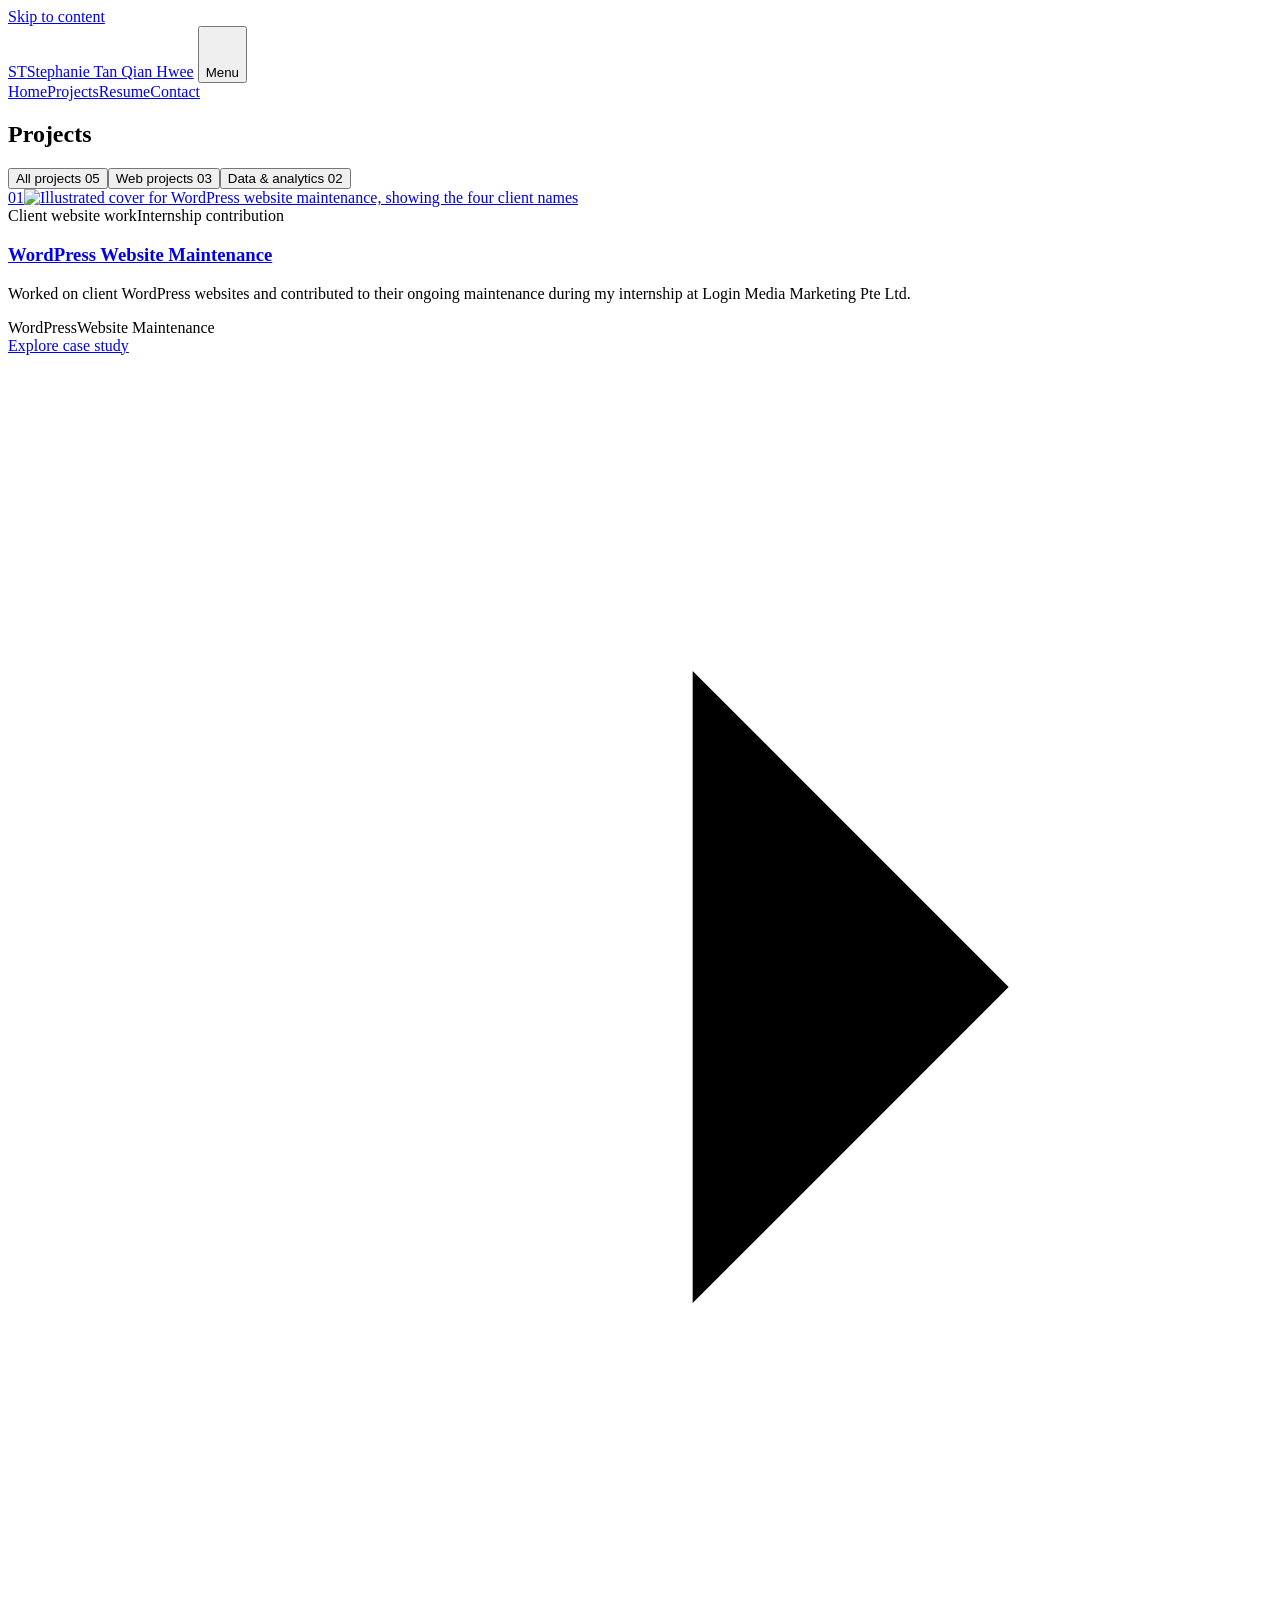
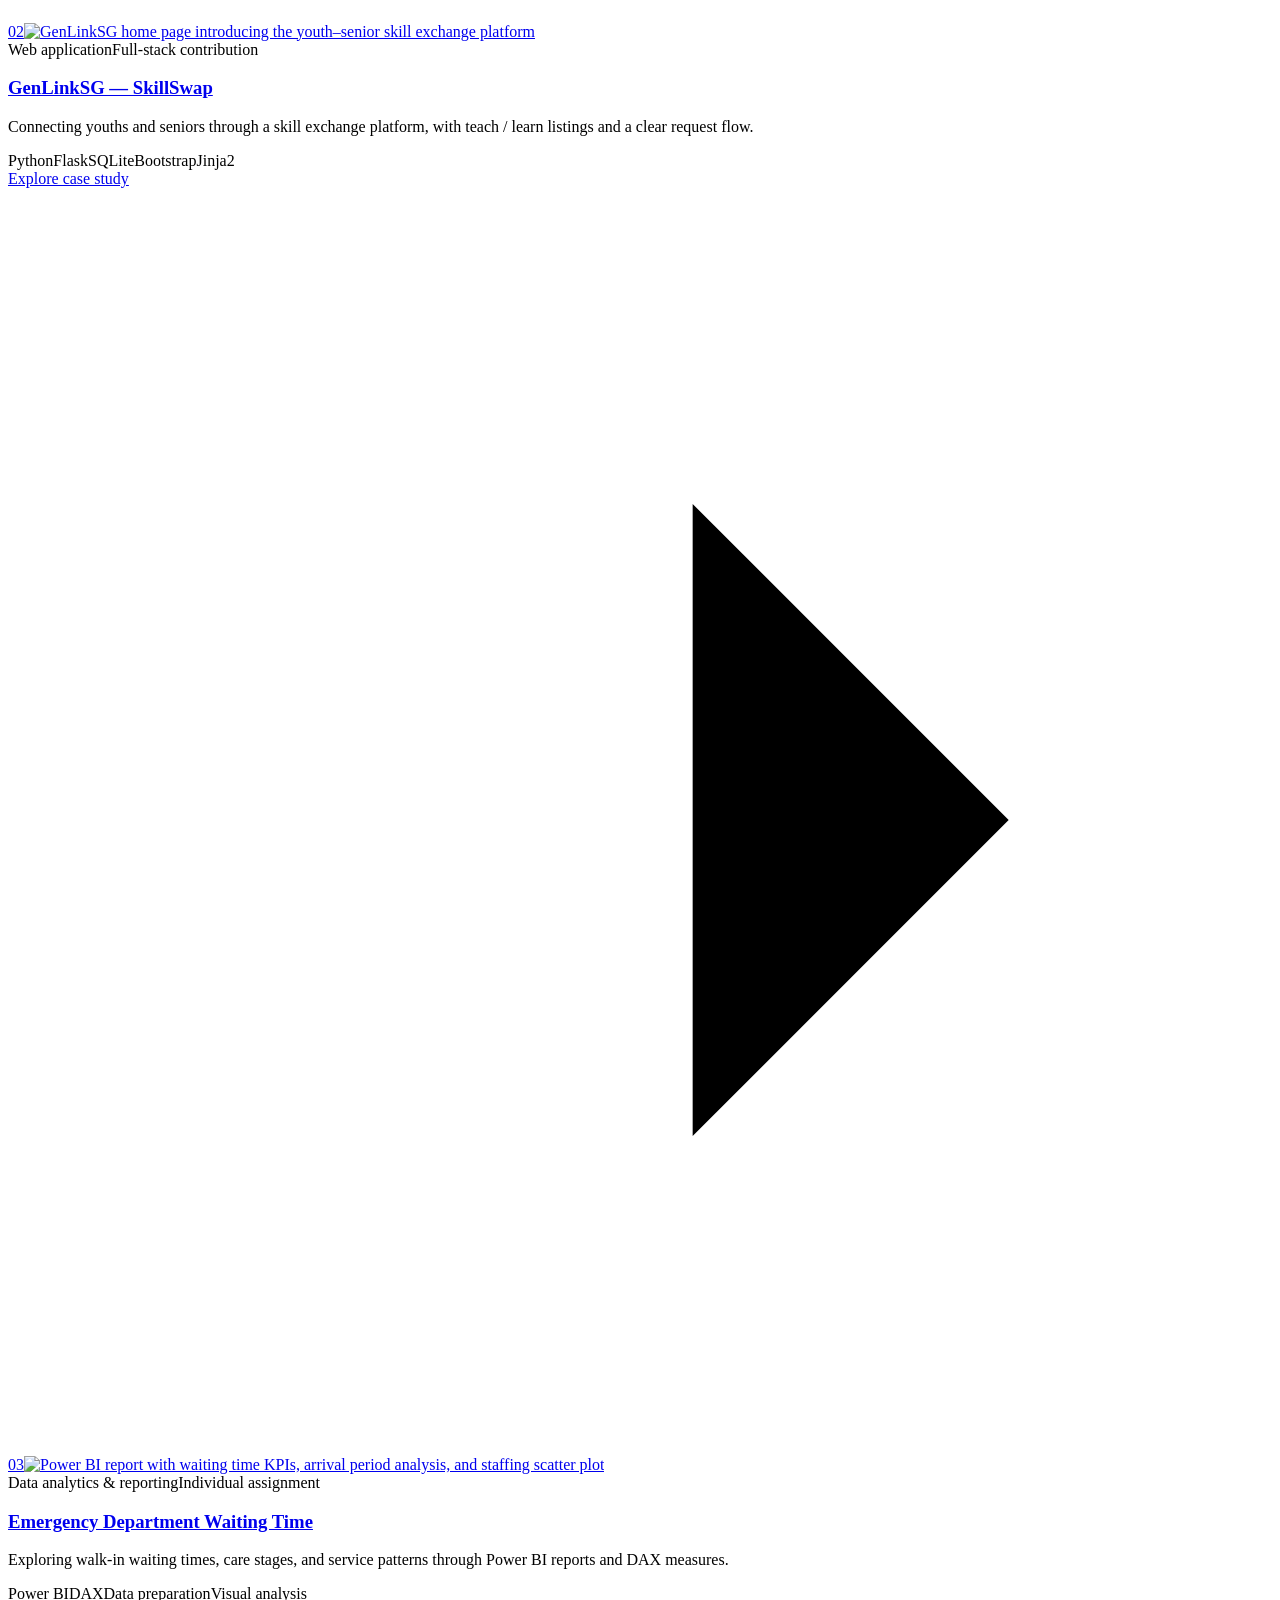
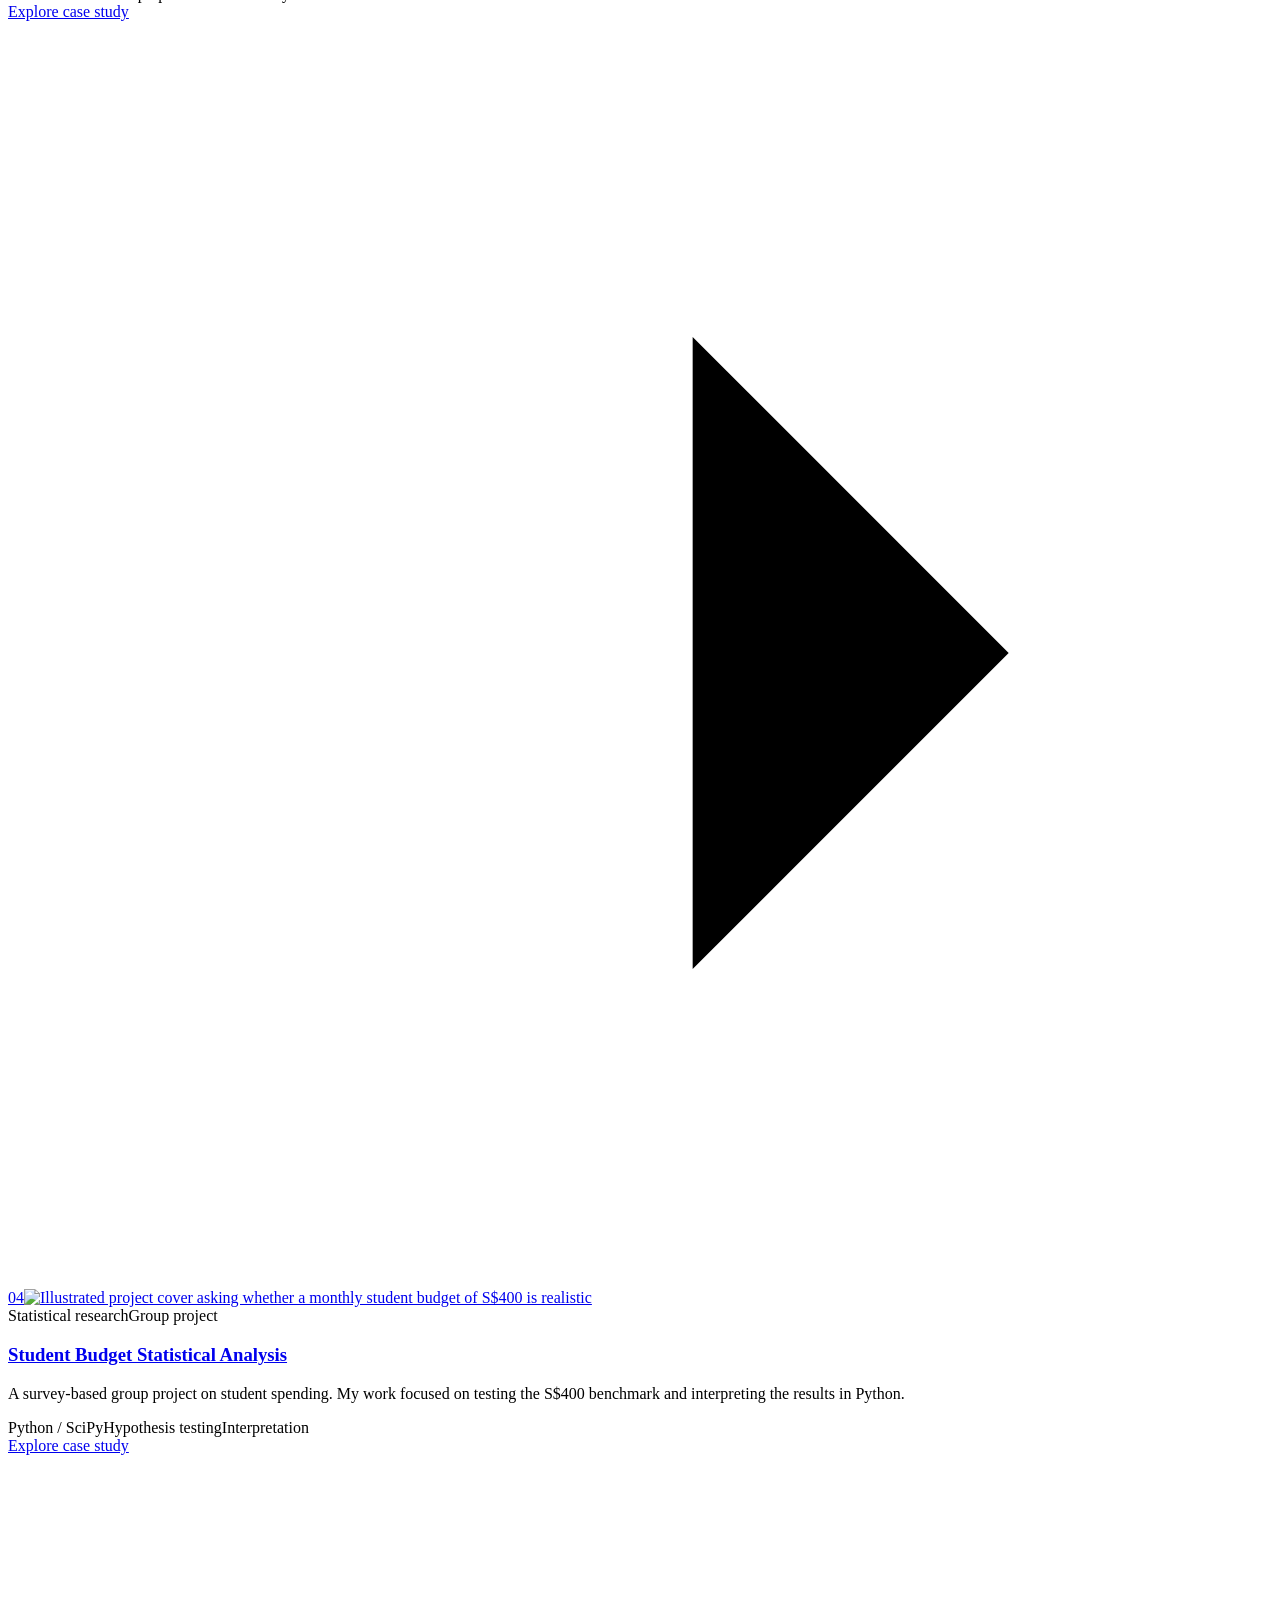
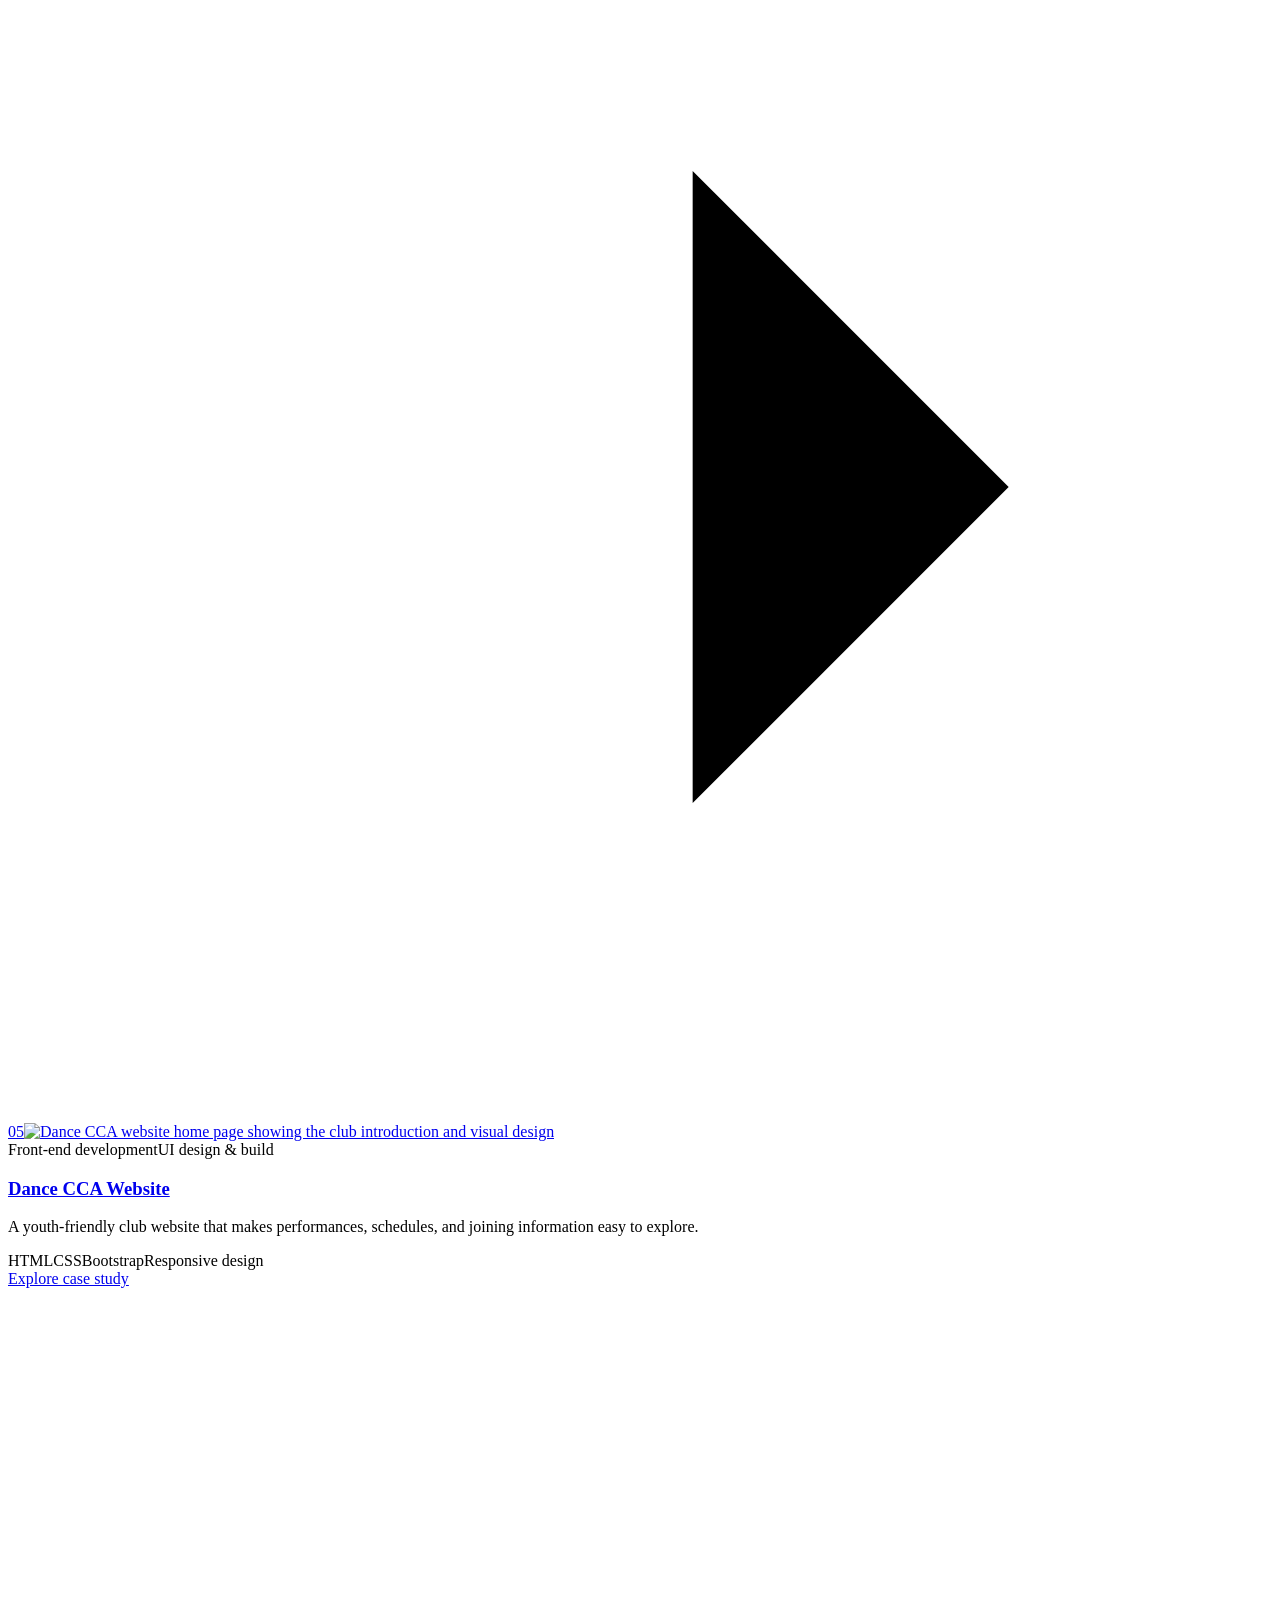
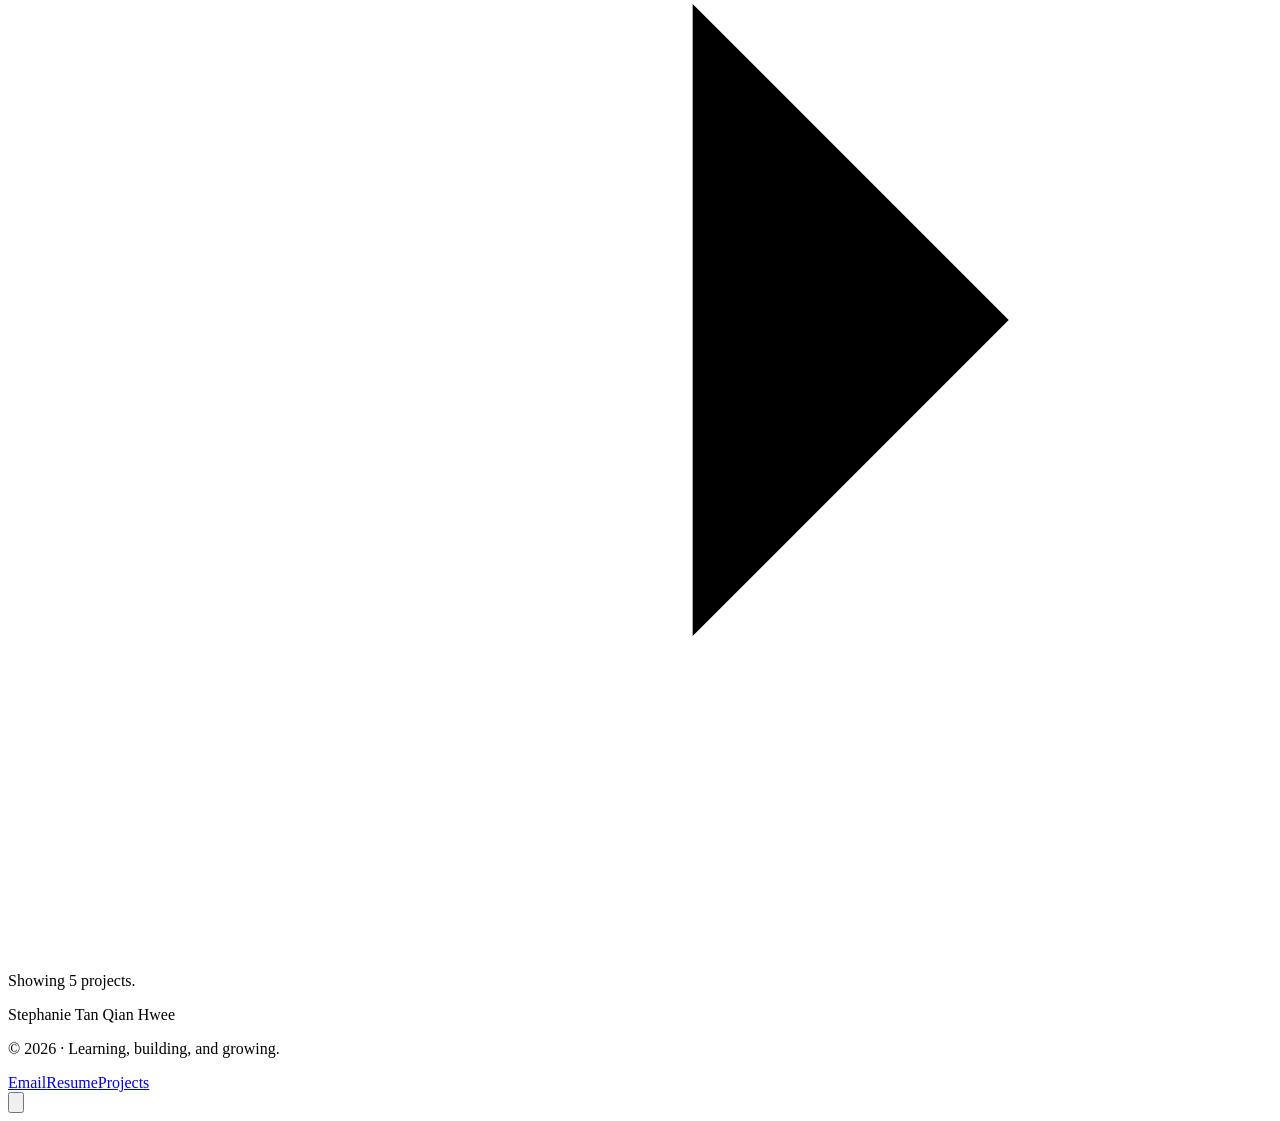
==== projects.html @ ebc8a071 "Add files via upload" ====
<!DOCTYPE html>
<html lang="en"><head><meta charset="utf-8"><meta name="viewport" content="width=device-width, initial-scale=1">
<title>Projects · Stephanie Tan</title><meta name="description" content="Explore Stephanie Tan’s internship website contributions, GenLinkSG platform, individual Power BI analysis, student budget research, and Dance CCA website."><meta name="theme-color" content="#ede7fb">
<meta property="og:title" content="Projects · Stephanie Tan"><meta property="og:description" content="Explore Stephanie Tan’s internship website contributions, GenLinkSG platform, individual Power BI analysis, student budget research, and Dance CCA website."><meta property="og:type" content="website">
<link rel="icon" type="image/svg+xml" href="assets/images/favicon.svg"><link rel="stylesheet" href="css/style.css"><script src="js/main.js" defer></script><script type="application/ld+json">{"@context": "https://schema.org", "@type": "Person", "name": "Stephanie Tan Qian Hwee", "email": "tanstephanie0412@gmail.com", "sameAs": ["https://github.com/stephanieeee412"], "description": "Business & Financial Technology student at Nanyang Polytechnic, exploring web development and data analytics."}</script>
</head><body class="projects-page"><a class="skip-link" href="#main">Skip to content</a>
<header class="site-header"><div class="container header-inner">
<a class="brand" href="index.html" aria-label="Stephanie Tan Qian Hwee, home"><span class="brand-mark" aria-hidden="true">ST</span><span class="brand-name">Stephanie Tan Qian Hwee</span></a>
<button class="menu-toggle" type="button" aria-controls="primary-navigation" aria-expanded="false"><svg class="icon " viewBox="0 0 24 24" aria-hidden="true"><path d="M4 7h16M4 12h16M4 17h16"/></svg><span class="menu-label">Menu</span></button>
<nav class="nav-links" id="primary-navigation" aria-label="Main navigation"><a class="nav-link " href="index.html">Home</a><a class="nav-link " href="projects.html" aria-current="page">Projects</a><a class="nav-link " href="resume.html">Resume</a><a class="nav-link contact-link" href="contact.html">Contact</a></nav>
</div></header><main id="main" tabindex="-1"><section class="page-hero"><div class="container"><h1>Projects</h1></div></section><section class="section project-gallery" aria-label="Project gallery"><div class="container"><div class="filters" role="group" aria-label="Filter projects"><button class="filter-button" type="button" data-filter="all" aria-pressed="true">All projects <span>05</span></button><button class="filter-button" type="button" data-filter="web" aria-pressed="false">Web projects <span>03</span></button><button class="filter-button" type="button" data-filter="data" aria-pressed="false">Data & analytics <span>02</span></button></div><div class="project-grid"><article class="project-card" id="wordpress" data-project-category="web"><a class="project-visual wordpress" href="project-wordpress.html" aria-label="Explore WordPress Website Maintenance"><span class="project-index">01</span><img src="assets/images/wordpress-maintenance.svg" alt="Illustrated cover for WordPress website maintenance, showing the four client names" width="1200" height="680" loading="lazy" decoding="async"></a><div class="project-body"><div class="project-kind"><span>Client website work</span><span class="project-scope">Internship contribution</span></div><h3><a href="project-wordpress.html">WordPress Website Maintenance</a></h3><p>Worked on client WordPress websites and contributed to their ongoing maintenance during my internship at Login Media Marketing Pte Ltd.</p><div class="tags"><span class="tag">WordPress</span><span class="tag">Website Maintenance</span></div><div class="project-bottom"><a class="text-link" href="project-wordpress.html">Explore case study <svg class="icon" viewBox="0 0 24 24" aria-hidden="true"><path d="M5 12h14M13 6l6 6-6 6"/></svg></a></div></div></article><article class="project-card" id="genlink" data-project-category="web"><a class="project-visual " href="project-genlinksg.html" aria-label="Explore GenLinkSG — SkillSwap"><span class="project-index">02</span><img src="assets/images/genlink-home.png" alt="GenLinkSG home page introducing the youth–senior skill exchange platform" width="1826" height="996" class="" loading="lazy" decoding="async"></a><div class="project-body"><div class="project-kind"><span>Web application</span><span class="project-scope">Full-stack contribution</span></div><h3><a href="project-genlinksg.html">GenLinkSG — SkillSwap</a></h3><p>Connecting youths and seniors through a skill exchange platform, with teach / learn listings and a clear request flow.</p><div class="tags"><span class="tag">Python</span><span class="tag">Flask</span><span class="tag">SQLite</span><span class="tag">Bootstrap</span><span class="tag">Jinja2</span></div><div class="project-bottom"><a class="text-link" href="project-genlinksg.html">Explore case study <svg class="icon " viewBox="0 0 24 24" aria-hidden="true"><path d="M5 12h14M13 6l6 6-6 6"/></svg></a></div></div></article><article class="project-card" id="powerbi" data-project-category="data"><a class="project-visual mint" href="project-powerbi.html" aria-label="Explore Emergency Department Waiting Time"><span class="project-index">03</span><img src="assets/images/powerbi-000.png" alt="Power BI report with waiting time KPIs, arrival period analysis, and staffing scatter plot" width="978" height="572" class="" loading="lazy" decoding="async"></a><div class="project-body"><div class="project-kind"><span>Data analytics & reporting</span><span class="project-scope">Individual assignment</span></div><h3><a href="project-powerbi.html">Emergency Department Waiting Time</a></h3><p>Exploring walk-in waiting times, care stages, and service patterns through Power BI reports and DAX measures.</p><div class="tags"><span class="tag">Power BI</span><span class="tag">DAX</span><span class="tag">Data preparation</span><span class="tag">Visual analysis</span></div><div class="project-bottom"><a class="text-link" href="project-powerbi.html">Explore case study <svg class="icon " viewBox="0 0 24 24" aria-hidden="true"><path d="M5 12h14M13 6l6 6-6 6"/></svg></a></div></div></article><article class="project-card" id="budget" data-project-category="data"><a class="project-visual budget" href="project-budget.html" aria-label="Explore Student Budget Statistical Analysis"><span class="project-index">04</span><img src="assets/images/budget-cover.svg" alt="Illustrated project cover asking whether a monthly student budget of S$400 is realistic" width="640" height="360" class="" loading="lazy" decoding="async"></a><div class="project-body"><div class="project-kind"><span>Statistical research</span><span class="project-scope">Group project</span></div><h3><a href="project-budget.html">Student Budget Statistical Analysis</a></h3><p>A survey-based group project on student spending. My work focused on testing the S$400 benchmark and interpreting the results in Python.</p><div class="tags"><span class="tag">Python / SciPy</span><span class="tag">Hypothesis testing</span><span class="tag">Interpretation</span></div><div class="project-bottom"><a class="text-link" href="project-budget.html">Explore case study <svg class="icon " viewBox="0 0 24 24" aria-hidden="true"><path d="M5 12h14M13 6l6 6-6 6"/></svg></a></div></div></article><article class="project-card" id="dance" data-project-category="web"><a class="project-visual pink" href="project-dancecca.html" aria-label="Explore Dance CCA Website"><span class="project-index">05</span><img src="assets/images/dance-home.png" alt="Dance CCA website home page showing the club introduction and visual design" width="1522" height="777" class="" loading="lazy" decoding="async"></a><div class="project-body"><div class="project-kind"><span>Front-end development</span><span class="project-scope">UI design & build</span></div><h3><a href="project-dancecca.html">Dance CCA Website</a></h3><p>A youth-friendly club website that makes performances, schedules, and joining information easy to explore.</p><div class="tags"><span class="tag">HTML</span><span class="tag">CSS</span><span class="tag">Bootstrap</span><span class="tag">Responsive design</span></div><div class="project-bottom"><a class="text-link" href="project-dancecca.html">Explore case study <svg class="icon " viewBox="0 0 24 24" aria-hidden="true"><path d="M5 12h14M13 6l6 6-6 6"/></svg></a></div></div></article></div><p class="filter-note" id="filter-status" role="status" aria-live="polite">Showing 5 projects.</p></div></section></main><footer class="site-footer"><div class="container footer-inner"><div><p class="footer-title">Stephanie Tan Qian Hwee</p><p class="footer-copy">© <span data-year>2026</span> · Learning, building, and growing.</p></div><div class="footer-links"><a href="mailto:tanstephanie0412@gmail.com">Email</a><a href="resume.html">Resume</a><a href="projects.html">Projects</a></div></div></footer><button class="back-top" type="button" aria-label="Back to top"><svg class="icon " viewBox="0 0 24 24" aria-hidden="true"><path d="M12 20V4m-6 6 6-6 6 6"/></svg></button></body></html>
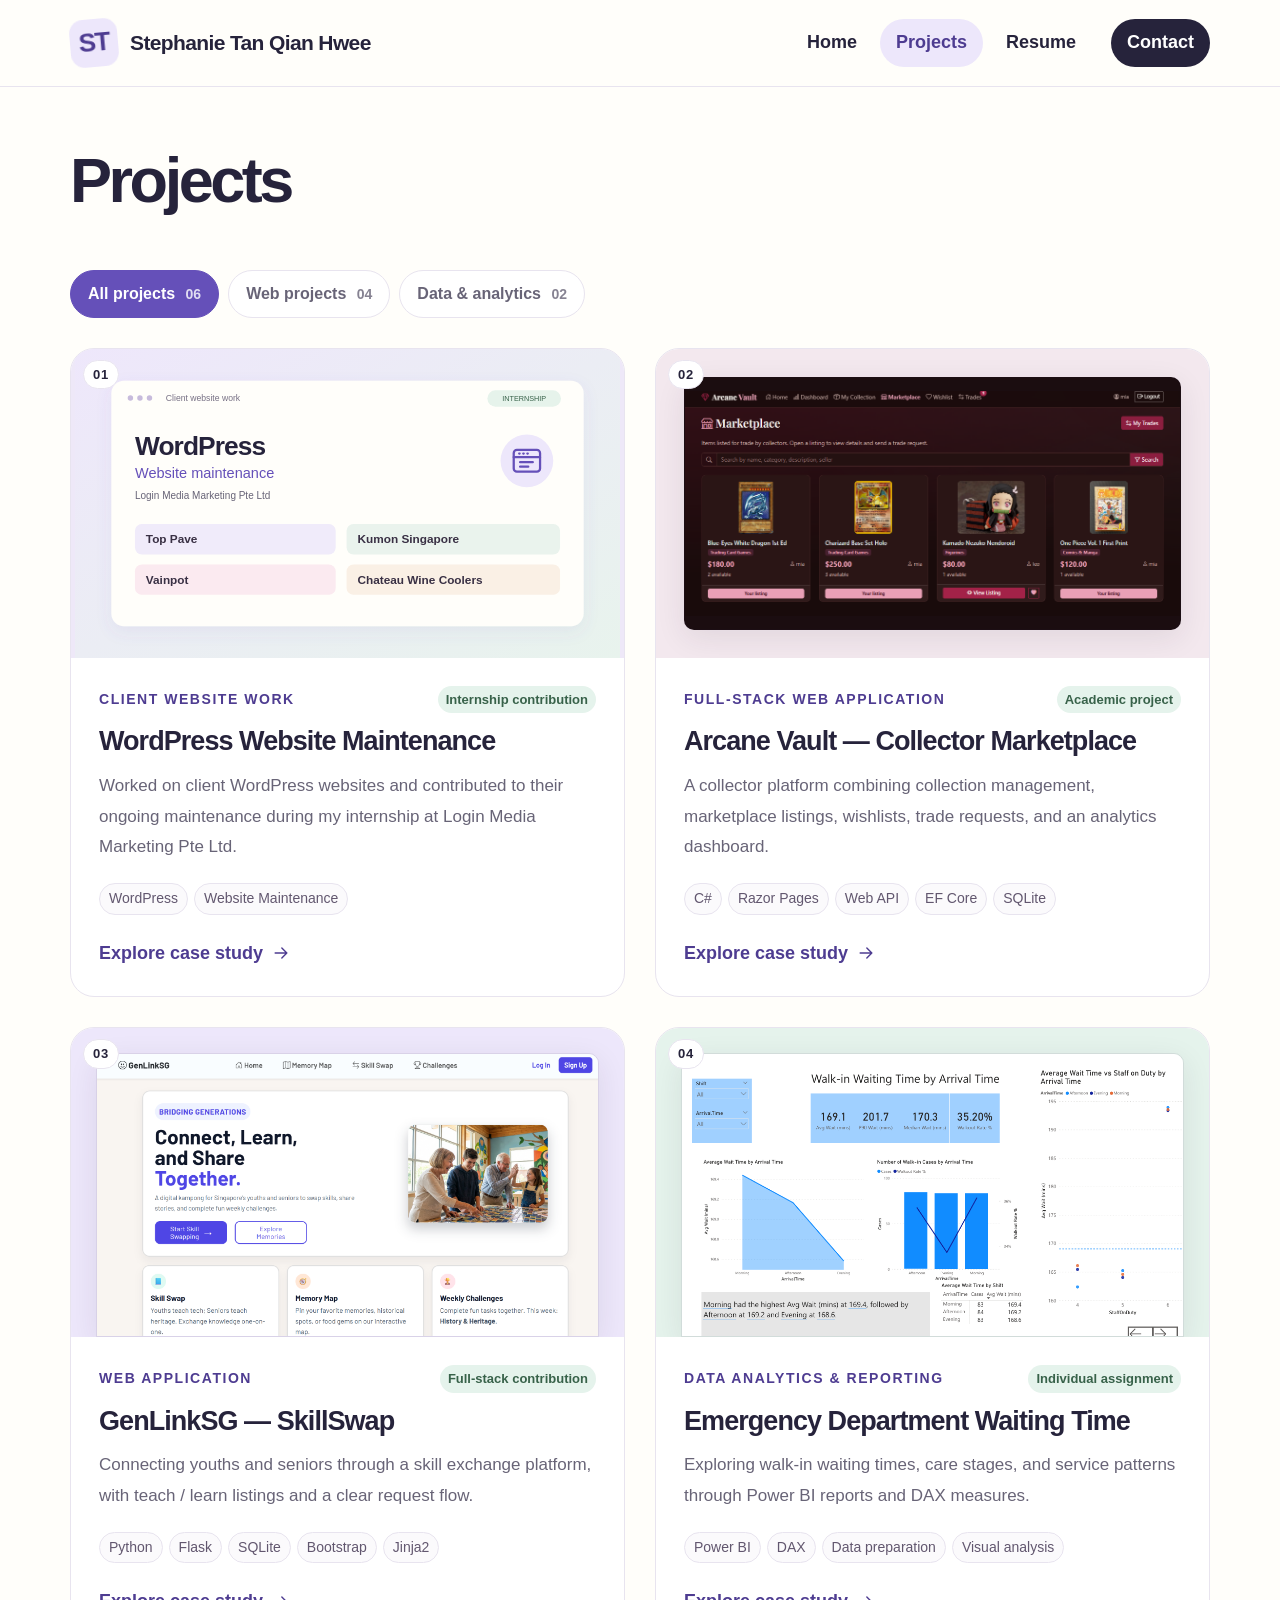
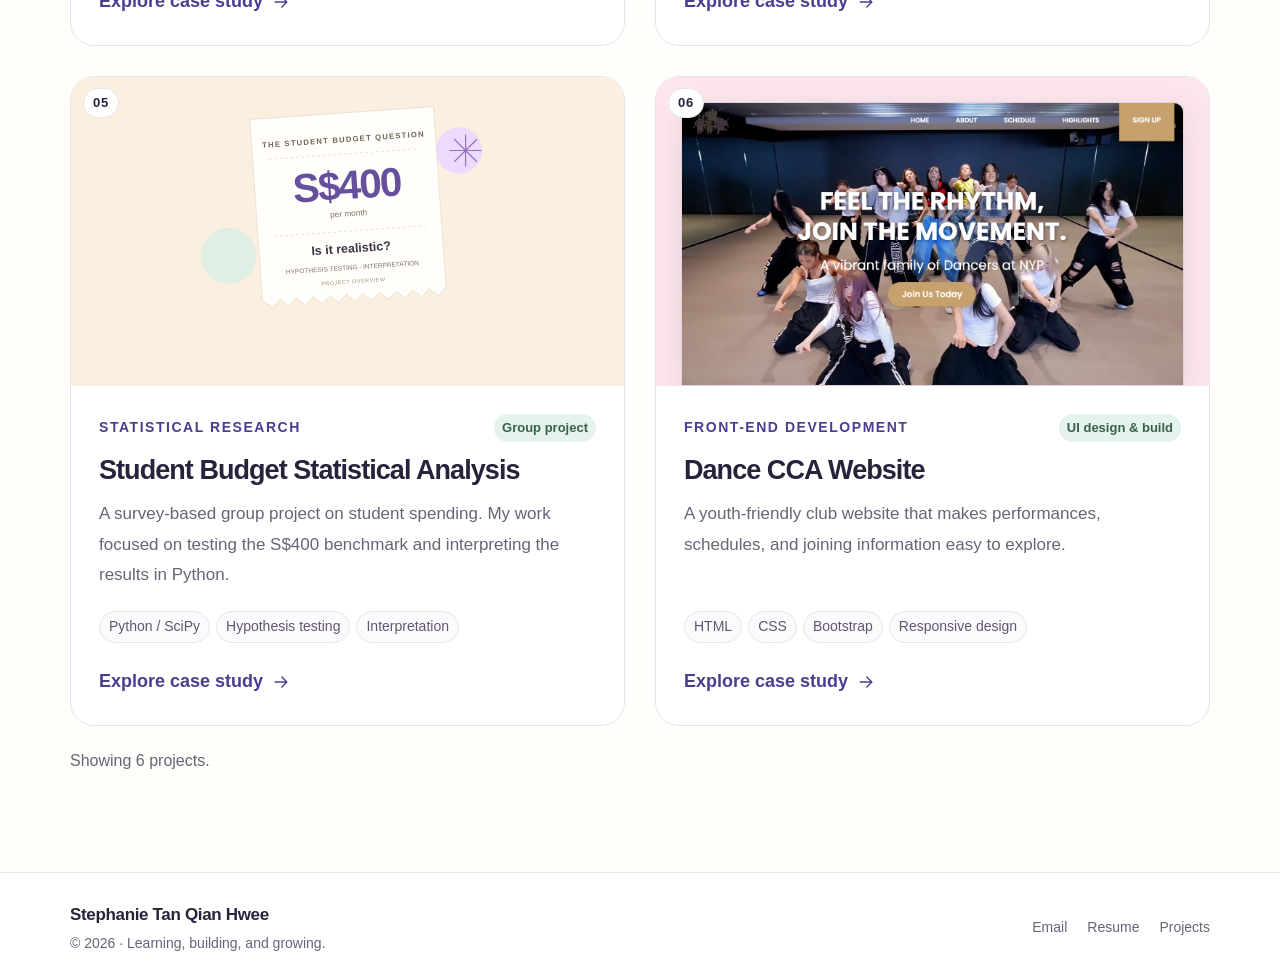
==== commit a159808d: "added project: arcane vault" ====
--- a/projects.html
+++ b/projects.html
@@ -1,11 +1,13 @@
 <!DOCTYPE html>
 <html lang="en"><head><meta charset="utf-8"><meta name="viewport" content="width=device-width, initial-scale=1">
-<title>Projects · Stephanie Tan</title><meta name="description" content="Explore Stephanie Tan’s internship website contributions, GenLinkSG platform, individual Power BI analysis, student budget research, and Dance CCA website."><meta name="theme-color" content="#ede7fb">
-<meta property="og:title" content="Projects · Stephanie Tan"><meta property="og:description" content="Explore Stephanie Tan’s internship website contributions, GenLinkSG platform, individual Power BI analysis, student budget research, and Dance CCA website."><meta property="og:type" content="website">
+<title>Projects · Stephanie Tan</title><meta name="description" content="Explore Stephanie Tan’s internship website contributions, Arcane Vault collector marketplace, GenLinkSG platform, individual Power BI analysis, student budget research, and Dance CCA website."><meta name="theme-color" content="#ede7fb">
+<meta property="og:title" content="Projects · Stephanie Tan"><meta property="og:description" content="Explore Stephanie Tan’s internship website contributions, Arcane Vault collector marketplace, GenLinkSG platform, individual Power BI analysis, student budget research, and Dance CCA website."><meta property="og:type" content="website">
 <link rel="icon" type="image/svg+xml" href="assets/images/favicon.svg"><link rel="stylesheet" href="css/style.css"><script src="js/main.js" defer></script><script type="application/ld+json">{"@context": "https://schema.org", "@type": "Person", "name": "Stephanie Tan Qian Hwee", "email": "tanstephanie0412@gmail.com", "sameAs": ["https://github.com/stephanieeee412"], "description": "Business & Financial Technology student at Nanyang Polytechnic, exploring web development and data analytics."}</script>
 </head><body class="projects-page"><a class="skip-link" href="#main">Skip to content</a>
 <header class="site-header"><div class="container header-inner">
 <a class="brand" href="index.html" aria-label="Stephanie Tan Qian Hwee, home"><span class="brand-mark" aria-hidden="true">ST</span><span class="brand-name">Stephanie Tan Qian Hwee</span></a>
 <button class="menu-toggle" type="button" aria-controls="primary-navigation" aria-expanded="false"><svg class="icon " viewBox="0 0 24 24" aria-hidden="true"><path d="M4 7h16M4 12h16M4 17h16"/></svg><span class="menu-label">Menu</span></button>
 <nav class="nav-links" id="primary-navigation" aria-label="Main navigation"><a class="nav-link " href="index.html">Home</a><a class="nav-link " href="projects.html" aria-current="page">Projects</a><a class="nav-link " href="resume.html">Resume</a><a class="nav-link contact-link" href="contact.html">Contact</a></nav>
-</div></header><main id="main" tabindex="-1"><section class="page-hero"><div class="container"><h1>Projects</h1></div></section><section class="section project-gallery" aria-label="Project gallery"><div class="container"><div class="filters" role="group" aria-label="Filter projects"><button class="filter-button" type="button" data-filter="all" aria-pressed="true">All projects <span>05</span></button><button class="filter-button" type="button" data-filter="web" aria-pressed="false">Web projects <span>03</span></button><button class="filter-button" type="button" data-filter="data" aria-pressed="false">Data & analytics <span>02</span></button></div><div class="project-grid"><article class="project-card" id="wordpress" data-project-category="web"><a class="project-visual wordpress" href="project-wordpress.html" aria-label="Explore WordPress Website Maintenance"><span class="project-index">01</span><img src="assets/images/wordpress-maintenance.svg" alt="Illustrated cover for WordPress website maintenance, showing the four client names" width="1200" height="680" loading="lazy" decoding="async"></a><div class="project-body"><div class="project-kind"><span>Client website work</span><span class="project-scope">Internship contribution</span></div><h3><a href="project-wordpress.html">WordPress Website Maintenance</a></h3><p>Worked on client WordPress websites and contributed to their ongoing maintenance during my internship at Login Media Marketing Pte Ltd.</p><div class="tags"><span class="tag">WordPress</span><span class="tag">Website Maintenance</span></div><div class="project-bottom"><a class="text-link" href="project-wordpress.html">Explore case study <svg class="icon" viewBox="0 0 24 24" aria-hidden="true"><path d="M5 12h14M13 6l6 6-6 6"/></svg></a></div></div></article><article class="project-card" id="genlink" data-project-category="web"><a class="project-visual " href="project-genlinksg.html" aria-label="Explore GenLinkSG — SkillSwap"><span class="project-index">02</span><img src="assets/images/genlink-home.png" alt="GenLinkSG home page introducing the youth–senior skill exchange platform" width="1826" height="996" class="" loading="lazy" decoding="async"></a><div class="project-body"><div class="project-kind"><span>Web application</span><span class="project-scope">Full-stack contribution</span></div><h3><a href="project-genlinksg.html">GenLinkSG — SkillSwap</a></h3><p>Connecting youths and seniors through a skill exchange platform, with teach / learn listings and a clear request flow.</p><div class="tags"><span class="tag">Python</span><span class="tag">Flask</span><span class="tag">SQLite</span><span class="tag">Bootstrap</span><span class="tag">Jinja2</span></div><div class="project-bottom"><a class="text-link" href="project-genlinksg.html">Explore case study <svg class="icon " viewBox="0 0 24 24" aria-hidden="true"><path d="M5 12h14M13 6l6 6-6 6"/></svg></a></div></div></article><article class="project-card" id="powerbi" data-project-category="data"><a class="project-visual mint" href="project-powerbi.html" aria-label="Explore Emergency Department Waiting Time"><span class="project-index">03</span><img src="assets/images/powerbi-000.png" alt="Power BI report with waiting time KPIs, arrival period analysis, and staffing scatter plot" width="978" height="572" class="" loading="lazy" decoding="async"></a><div class="project-body"><div class="project-kind"><span>Data analytics & reporting</span><span class="project-scope">Individual assignment</span></div><h3><a href="project-powerbi.html">Emergency Department Waiting Time</a></h3><p>Exploring walk-in waiting times, care stages, and service patterns through Power BI reports and DAX measures.</p><div class="tags"><span class="tag">Power BI</span><span class="tag">DAX</span><span class="tag">Data preparation</span><span class="tag">Visual analysis</span></div><div class="project-bottom"><a class="text-link" href="project-powerbi.html">Explore case study <svg class="icon " viewBox="0 0 24 24" aria-hidden="true"><path d="M5 12h14M13 6l6 6-6 6"/></svg></a></div></div></article><article class="project-card" id="budget" data-project-category="data"><a class="project-visual budget" href="project-budget.html" aria-label="Explore Student Budget Statistical Analysis"><span class="project-index">04</span><img src="assets/images/budget-cover.svg" alt="Illustrated project cover asking whether a monthly student budget of S$400 is realistic" width="640" height="360" class="" loading="lazy" decoding="async"></a><div class="project-body"><div class="project-kind"><span>Statistical research</span><span class="project-scope">Group project</span></div><h3><a href="project-budget.html">Student Budget Statistical Analysis</a></h3><p>A survey-based group project on student spending. My work focused on testing the S$400 benchmark and interpreting the results in Python.</p><div class="tags"><span class="tag">Python / SciPy</span><span class="tag">Hypothesis testing</span><span class="tag">Interpretation</span></div><div class="project-bottom"><a class="text-link" href="project-budget.html">Explore case study <svg class="icon " viewBox="0 0 24 24" aria-hidden="true"><path d="M5 12h14M13 6l6 6-6 6"/></svg></a></div></div></article><article class="project-card" id="dance" data-project-category="web"><a class="project-visual pink" href="project-dancecca.html" aria-label="Explore Dance CCA Website"><span class="project-index">05</span><img src="assets/images/dance-home.png" alt="Dance CCA website home page showing the club introduction and visual design" width="1522" height="777" class="" loading="lazy" decoding="async"></a><div class="project-body"><div class="project-kind"><span>Front-end development</span><span class="project-scope">UI design & build</span></div><h3><a href="project-dancecca.html">Dance CCA Website</a></h3><p>A youth-friendly club website that makes performances, schedules, and joining information easy to explore.</p><div class="tags"><span class="tag">HTML</span><span class="tag">CSS</span><span class="tag">Bootstrap</span><span class="tag">Responsive design</span></div><div class="project-bottom"><a class="text-link" href="project-dancecca.html">Explore case study <svg class="icon " viewBox="0 0 24 24" aria-hidden="true"><path d="M5 12h14M13 6l6 6-6 6"/></svg></a></div></div></article></div><p class="filter-note" id="filter-status" role="status" aria-live="polite">Showing 5 projects.</p></div></section></main><footer class="site-footer"><div class="container footer-inner"><div><p class="footer-title">Stephanie Tan Qian Hwee</p><p class="footer-copy">© <span data-year>2026</span> · Learning, building, and growing.</p></div><div class="footer-links"><a href="mailto:tanstephanie0412@gmail.com">Email</a><a href="resume.html">Resume</a><a href="projects.html">Projects</a></div></div></footer><button class="back-top" type="button" aria-label="Back to top"><svg class="icon " viewBox="0 0 24 24" aria-hidden="true"><path d="M12 20V4m-6 6 6-6 6 6"/></svg></button></body></html>+</div></header><main id="main" tabindex="-1"><section class="page-hero"><div class="container"><h1>Projects</h1></div></section><section class="section project-gallery" aria-label="Project gallery"><div class="container"><div class="filters" role="group" aria-label="Filter projects"><button class="filter-button" type="button" data-filter="all" aria-pressed="true">All projects <span>06</span></button><button class="filter-button" type="button" data-filter="web" aria-pressed="false">Web projects <span>04</span></button><button class="filter-button" type="button" data-filter="data" aria-pressed="false">Data & analytics <span>02</span></button></div><div class="project-grid"><article class="project-card" id="wordpress" data-project-category="web"><a class="project-visual wordpress" href="project-wordpress.html" aria-label="Explore WordPress Website Maintenance"><span class="project-index">01</span><img src="assets/images/wordpress-maintenance.svg" alt="Illustrated cover for WordPress website maintenance, showing the four client names" width="1200" height="680" loading="lazy" decoding="async"></a><div class="project-body"><div class="project-kind"><span>Client website work</span><span class="project-scope">Internship contribution</span></div><h3><a href="project-wordpress.html">WordPress Website Maintenance</a></h3><p>Worked on client WordPress websites and contributed to their ongoing maintenance during my internship at Login Media Marketing Pte Ltd.</p><div class="tags"><span class="tag">WordPress</span><span class="tag">Website Maintenance</span></div><div class="project-bottom"><a class="text-link" href="project-wordpress.html">Explore case study <svg class="icon" viewBox="0 0 24 24" aria-hidden="true"><path d="M5 12h14M13 6l6 6-6 6"/></svg></a></div></div></article><article class="project-card" id="arcane" data-project-category="web">
+<a class="project-visual arcane" href="project-arcanevault.html" aria-label="Explore Arcane Vault — Collector Marketplace"><span class="project-index">02</span><img src="assets/images/arcane-marketplace.png" alt="Arcane Vault marketplace with collectible listings, asking prices, and wishlist controls" width="1042" height="475" loading="lazy" decoding="async"></a>
+<div class="project-body"><div class="project-kind"><span>Full-stack web application</span><span class="project-scope">Academic project</span></div><h3><a href="project-arcanevault.html">Arcane Vault — Collector Marketplace</a></h3><p>A collector platform combining collection management, marketplace listings, wishlists, trade requests, and an analytics dashboard.</p><div class="tags"><span class="tag">C#</span><span class="tag">Razor Pages</span><span class="tag">Web API</span><span class="tag">EF Core</span><span class="tag">SQLite</span></div><div class="project-bottom"><a class="text-link" href="project-arcanevault.html">Explore case study <svg class="icon" viewBox="0 0 24 24" aria-hidden="true"><path d="M5 12h14M13 6l6 6-6 6"/></svg></a></div></div></article><article class="project-card" id="genlink" data-project-category="web"><a class="project-visual " href="project-genlinksg.html" aria-label="Explore GenLinkSG — SkillSwap"><span class="project-index">03</span><img src="assets/images/genlink-home.png" alt="GenLinkSG home page introducing the youth–senior skill exchange platform" width="1826" height="996" class="" loading="lazy" decoding="async"></a><div class="project-body"><div class="project-kind"><span>Web application</span><span class="project-scope">Full-stack contribution</span></div><h3><a href="project-genlinksg.html">GenLinkSG — SkillSwap</a></h3><p>Connecting youths and seniors through a skill exchange platform, with teach / learn listings and a clear request flow.</p><div class="tags"><span class="tag">Python</span><span class="tag">Flask</span><span class="tag">SQLite</span><span class="tag">Bootstrap</span><span class="tag">Jinja2</span></div><div class="project-bottom"><a class="text-link" href="project-genlinksg.html">Explore case study <svg class="icon " viewBox="0 0 24 24" aria-hidden="true"><path d="M5 12h14M13 6l6 6-6 6"/></svg></a></div></div></article><article class="project-card" id="powerbi" data-project-category="data"><a class="project-visual mint" href="project-powerbi.html" aria-label="Explore Emergency Department Waiting Time"><span class="project-index">04</span><img src="assets/images/powerbi-000.png" alt="Power BI report with waiting time KPIs, arrival period analysis, and staffing scatter plot" width="978" height="572" class="" loading="lazy" decoding="async"></a><div class="project-body"><div class="project-kind"><span>Data analytics & reporting</span><span class="project-scope">Individual assignment</span></div><h3><a href="project-powerbi.html">Emergency Department Waiting Time</a></h3><p>Exploring walk-in waiting times, care stages, and service patterns through Power BI reports and DAX measures.</p><div class="tags"><span class="tag">Power BI</span><span class="tag">DAX</span><span class="tag">Data preparation</span><span class="tag">Visual analysis</span></div><div class="project-bottom"><a class="text-link" href="project-powerbi.html">Explore case study <svg class="icon " viewBox="0 0 24 24" aria-hidden="true"><path d="M5 12h14M13 6l6 6-6 6"/></svg></a></div></div></article><article class="project-card" id="budget" data-project-category="data"><a class="project-visual budget" href="project-budget.html" aria-label="Explore Student Budget Statistical Analysis"><span class="project-index">05</span><img src="assets/images/budget-cover.svg" alt="Illustrated project cover asking whether a monthly student budget of S$400 is realistic" width="640" height="360" class="" loading="lazy" decoding="async"></a><div class="project-body"><div class="project-kind"><span>Statistical research</span><span class="project-scope">Group project</span></div><h3><a href="project-budget.html">Student Budget Statistical Analysis</a></h3><p>A survey-based group project on student spending. My work focused on testing the S$400 benchmark and interpreting the results in Python.</p><div class="tags"><span class="tag">Python / SciPy</span><span class="tag">Hypothesis testing</span><span class="tag">Interpretation</span></div><div class="project-bottom"><a class="text-link" href="project-budget.html">Explore case study <svg class="icon " viewBox="0 0 24 24" aria-hidden="true"><path d="M5 12h14M13 6l6 6-6 6"/></svg></a></div></div></article><article class="project-card" id="dance" data-project-category="web"><a class="project-visual pink" href="project-dancecca.html" aria-label="Explore Dance CCA Website"><span class="project-index">06</span><img src="assets/images/dance-home.png" alt="Dance CCA website home page showing the club introduction and visual design" width="1522" height="777" class="" loading="lazy" decoding="async"></a><div class="project-body"><div class="project-kind"><span>Front-end development</span><span class="project-scope">UI design & build</span></div><h3><a href="project-dancecca.html">Dance CCA Website</a></h3><p>A youth-friendly club website that makes performances, schedules, and joining information easy to explore.</p><div class="tags"><span class="tag">HTML</span><span class="tag">CSS</span><span class="tag">Bootstrap</span><span class="tag">Responsive design</span></div><div class="project-bottom"><a class="text-link" href="project-dancecca.html">Explore case study <svg class="icon " viewBox="0 0 24 24" aria-hidden="true"><path d="M5 12h14M13 6l6 6-6 6"/></svg></a></div></div></article></div><p class="filter-note" id="filter-status" role="status" aria-live="polite">Showing 6 projects.</p></div></section></main><footer class="site-footer"><div class="container footer-inner"><div><p class="footer-title">Stephanie Tan Qian Hwee</p><p class="footer-copy">© <span data-year>2026</span> · Learning, building, and growing.</p></div><div class="footer-links"><a href="mailto:tanstephanie0412@gmail.com">Email</a><a href="resume.html">Resume</a><a href="projects.html">Projects</a></div></div></footer><button class="back-top" type="button" aria-label="Back to top"><svg class="icon " viewBox="0 0 24 24" aria-hidden="true"><path d="M12 20V4m-6 6 6-6 6 6"/></svg></button></body></html>
--- a/css/style.css
+++ b/css/style.css
@@ -0,0 +1,276 @@
+:root{--ink:#26233b;--muted:#686477;--purple:#6550b9;--purple-dark:#4e3c91;--lilac:#ede7fb;--pink:#fce6ec;--mint:#e5f3ec;--peach:#fff0e1;--paper:#fffefa;--line:#e8e4ef;--white:#fff;--radius:24px;--card-padding:28px;--shadow:0 18px 48px rgba(51,37,83,.08)}
+*{box-sizing:border-box}
+html{scroll-behavior:smooth;scroll-padding-top:110px}
+body{margin:0;background:var(--paper);color:var(--ink);font-family:Inter,"Segoe UI",Arial,sans-serif;font-size:20px;line-height:1.65;-webkit-font-smoothing:antialiased}
+button,input,textarea,select{font:inherit}
+button,a,input,textarea,select{-webkit-tap-highlight-color:transparent}
+button{cursor:pointer}
+a{color:inherit;text-decoration:none}
+img{display:block;max-width:100%;height:auto}
+button:focus-visible,a:focus-visible,input:focus-visible,textarea:focus-visible,select:focus-visible{outline:3px solid var(--purple);outline-offset:5px}
+::selection{background:#d9cbfb;color:var(--ink)}
+[hidden]{display:none!important}
+.container{width:min(1140px,calc(100% - 64px));margin-inline:auto}
+.skip-link{position:fixed;top:12px;left:12px;transform:translateY(-160%);z-index:100;background:var(--white);padding:10px 18px;border:2px solid var(--purple);border-radius:12px}
+.skip-link:focus{transform:translateY(0)}
+.site-header{position:sticky;top:0;z-index:30;background:rgba(255,254,250,.96);border-bottom:1px solid var(--line);backdrop-filter:blur(16px)}
+.header-inner{min-height:86px;display:flex;align-items:center;justify-content:space-between;gap:24px}
+.brand{display:flex;align-items:center;gap:12px;line-height:1.3;min-width:0}
+.brand-mark{flex:none;display:grid;place-items:center;width:48px;height:48px;border-radius:14px;background:var(--lilac);font-weight:800;color:var(--purple-dark);font-size:26px;letter-spacing:-.05em;transform:rotate(-5deg)}
+.brand-name{min-width:0;font-size:21px;font-weight:750;letter-spacing:-.03em}
+
+.nav-links{display:flex;align-items:center;gap:7px}
+.nav-link{padding:9px 16px;font-size:18px;font-weight:650;border-radius:50px;transition:background .2s,color .2s}
+.nav-link:hover,.nav-link[aria-current=page]{background:var(--lilac);color:var(--purple-dark)}
+.nav-link.contact-link{background:var(--ink);color:var(--white);margin-left:12px}
+.nav-link.contact-link:hover{background:var(--purple-dark)}
+.menu-toggle{flex:none;display:none;align-items:center;gap:8px;border:1px solid var(--line);border-radius:12px;background:var(--white);padding:8px 12px;font-size:18px;font-weight:650}
+.icon{display:inline-block;width:20px;height:20px;flex:none;vertical-align:middle;fill:none;stroke:currentColor;stroke-width:1.7;stroke-linecap:round;stroke-linejoin:round}
+.button{display:inline-flex;align-items:center;justify-content:center;gap:10px;min-height:48px;padding:12px 23px;border:1px solid transparent;border-radius:50px;background:var(--purple);color:var(--white);font-size:18px;font-weight:700;line-height:1.4;transition:transform .2s,background .2s,box-shadow .2s;text-align:center}
+.button:hover{background:var(--purple-dark);transform:translateY(-2px);box-shadow:0 6px 16px rgba(101,80,185,.16)}
+.button.secondary{color:var(--ink);background:var(--white);border-color:var(--line)}
+.button.secondary:hover{border-color:var(--purple);background:var(--lilac)}
+.button.dark{background:var(--ink)}
+.button.dark:hover{background:var(--purple-dark)}
+.button.small{min-height:42px;padding:10px 18px;font-size:17px}
+.text-link{display:inline-flex;align-items:center;gap:8px;font-weight:700;font-size:18px;color:var(--purple-dark)}
+.text-link:hover{text-decoration:underline;text-underline-offset:5px}
+.button-row{display:flex;gap:12px;flex-wrap:wrap;align-items:center;margin-top:28px}
+.eyebrow{font-size:14px;font-weight:750;letter-spacing:.17em;text-transform:uppercase;color:var(--purple);display:flex;align-items:center;gap:10px;margin:0 0 18px}
+.eyebrow:before{content:"";width:22px;height:1px;background:currentColor}
+.status{display:inline-flex;align-items:center;gap:8px;border:1px solid #d7e8dd;background:#f0f8f3;padding:7px 12px;border-radius:30px;font-size:14px;font-weight:650;color:#38624a}
+.status:before{content:"";width:6px;height:6px;border-radius:50%;background:#5c9371;box-shadow:0 0 0 3px #dcecdf}
+.hero{padding:74px 0 58px;overflow:hidden;background:linear-gradient(120deg,var(--paper) 60%,#f5f0fd 100%)}
+.hero-grid{display:grid;grid-template-columns:1fr;gap:0;align-items:center;justify-items:center;text-align:center}
+.hero .eyebrow,.hero .button-row,.hero-small{justify-content:center}
+.hero h1{font-size:clamp(48px,5.2vw,77px);line-height:1.07;font-weight:800;letter-spacing:-.058em;margin:0 0 25px}
+
+.hero-intro{font-size:20px;line-height:1.85;color:var(--muted);max-width:820px;margin:0 auto}
+.hero-intro strong{font-weight:650;color:var(--ink)}
+.hero-small{font-size:16px;color:var(--muted);margin-top:24px;display:flex;align-items:center;gap:9px}
+
+.section{padding:82px 0}
+.section.soft{background:#f8f5fc;border-block:1px solid var(--line)}
+.experience-client-link{color:var(--purple-dark);font-weight:650;text-decoration:underline;text-underline-offset:4px}
+.section-heading{display:flex;align-items:flex-end;justify-content:space-between;gap:30px;margin-bottom:33px}
+.section-heading h2,.section-title{font-size:clamp(32px,3.7vw,46px);line-height:1.17;letter-spacing:-.045em;margin:0;font-weight:780}
+.section-heading p{max-width:390px;color:var(--muted);font-size:18px;margin:12px 0 0}
+.project-grid{display:grid;grid-template-columns:repeat(2,minmax(0,1fr));gap:30px}
+.project-card{overflow:hidden;background:var(--white);border:1px solid var(--line);border-radius:var(--radius);transition:border-color .25s,transform .25s,box-shadow .25s;display:flex;flex-direction:column}
+.project-card:hover{border-color:#c9bcea;box-shadow:var(--shadow)}
+.project-visual{display:block;position:relative;aspect-ratio:1.79;background:var(--lilac);overflow:hidden;padding:25px 25px 0}
+.project-visual.mint{background:var(--mint)}
+.project-visual.peach{background:var(--peach)}
+.project-visual.pink{background:var(--pink)}
+.project-visual img{width:100%;height:100%;object-fit:cover;object-position:top;border:1px solid rgba(40,28,66,.1);border-radius:10px 10px 0 0;box-shadow:0 8px 30px rgba(39,31,58,.09);transition:transform .4s}
+.project-visual.budget{display:grid;place-items:center;padding:20px;background:#fbefdf}
+.project-visual.budget img{object-fit:contain;border:0;box-shadow:none;max-width:380px;border-radius:0}
+.project-index{position:absolute;left:12px;top:11px;background:var(--white);border:1px solid var(--line);border-radius:30px;padding:3px 9px;font-size:13px;font-weight:800;letter-spacing:.06em;z-index:1}
+.project-body{padding:var(--card-padding);flex:1;min-width:0;display:flex;flex-direction:column}
+.project-kind{font-size:14px;color:var(--purple-dark);font-weight:750;text-transform:uppercase;letter-spacing:.11em;margin:0 0 12px;display:flex;align-items:center;justify-content:space-between;gap:8px;flex-wrap:wrap}
+.project-scope{font-size:13px;border-radius:30px;padding:3px 8px;background:var(--mint);color:#38624a;text-transform:none;letter-spacing:0;font-weight:650}
+.project-body h3{font-size:27px;letter-spacing:-.035em;line-height:1.25;margin:0 0 12px}
+.project-body h3 a:hover{color:var(--purple)}
+.project-body p{font-size:17px;line-height:1.8;color:var(--muted);margin:0 0 20px}
+.project-body>.tags{margin-top:auto}
+.tags{display:flex;flex-wrap:wrap;gap:6px}
+.tag{display:inline-flex;border:1px solid var(--line);background:#fbfafc;padding:3px 9px;border-radius:30px;font-size:14px;color:#62576f;line-height:1.7}
+.project-bottom{display:flex;align-items:center;gap:10px;margin-top:24px}
+.project-bottom small{font-size:14px;color:var(--muted)}
+.about-grid{display:grid;grid-template-columns:1fr 1fr;gap:72px;align-items:start}
+.about-copy p{color:var(--muted);font-size:19px;margin:20px 0}
+.about-note{display:inline-flex;align-items:center;gap:9px;font-size:16px;padding:9px 15px;border-radius:40px;background:var(--pink);color:#764959;margin-top:9px}
+.journey{border-left:1px solid #dcd2ed;margin:6px 0 0 8px}
+.journey-item{position:relative;padding:0 0 30px 26px}
+.journey-item:last-child{padding-bottom:0}
+.journey-item:before{content:"";width:9px;height:9px;border-radius:50%;position:absolute;top:7px;left:-5px;background:var(--purple);box-shadow:0 0 0 5px #f8f5fc}
+.journey-item time{font-size:14px;color:var(--purple);font-weight:700;letter-spacing:.06em}
+.journey-item h3{font-size:21px;margin:5px 0;line-height:1.4;letter-spacing:-.02em}
+.journey-item p{font-size:17px;color:var(--muted);margin:0}
+.skills-grid{display:grid;grid-template-columns:repeat(3,1fr);gap:24px;margin-top:34px}
+.skill-card{border:1px solid var(--line);border-radius:20px;padding:var(--card-padding);background:var(--white);min-width:0;display:flex;flex-direction:column}
+.skill-card>.tags{margin-top:auto}
+.skill-icon{display:grid;place-items:center;width:40px;height:40px;border-radius:13px;background:var(--lilac);color:var(--purple);margin-bottom:18px}
+.skill-card:nth-child(2) .skill-icon{background:var(--mint);color:#477559}
+.skill-card:nth-child(3) .skill-icon{background:var(--peach);color:#926b41}
+.skill-card h3{font-size:21px;letter-spacing:-.03em;margin:0 0 10px}
+.skill-card p{font-size:16px;line-height:1.8;color:var(--muted);margin:0 0 17px}
+.skill-card .tag{font-size:14px;padding:4px 9px}
+.quote-panel{padding:38px 42px;border-radius:var(--radius);background:var(--mint);display:grid;grid-template-columns:1.5fr 1fr;gap:30px;align-items:center;margin-top:42px}
+.quote-panel blockquote{font-size:24px;line-height:1.55;letter-spacing:-.025em;margin:0;font-weight:600}
+.quote-attribution{font-size:16px;color:#4f6658;margin:13px 0 0}
+.quote-panel .quote-right{text-align:right}
+.quote-panel .quote-right p{font-size:16px;color:#4f6658}
+.cta-section{padding:0 0 70px}
+.cta-panel{background:var(--lilac);border-radius:30px;padding:48px 50px;display:flex;justify-content:space-between;gap:30px;align-items:center;position:relative;overflow:hidden}
+.cta-panel:after{content:"✳";position:absolute;right:195px;top:-49px;font-size:230px;line-height:1;color:rgba(101,80,185,.075);pointer-events:none}
+.cta-panel h2{font-size:clamp(31px,3vw,42px);letter-spacing:-.045em;line-height:1.2;margin:0 0 10px}
+.cta-panel p{font-size:17px;color:var(--muted);margin:0;max-width:570px}
+.cta-panel>*{position:relative;z-index:1}
+.cta-panel .button{flex:none}
+.site-footer{border-top:1px solid var(--line);padding:28px 0 22px;background:var(--white)}
+.footer-inner{display:flex;justify-content:space-between;gap:30px;align-items:center}
+.footer-title{font-size:17px;font-weight:700;letter-spacing:-.02em;margin:0 0 3px}
+.footer-copy{font-size:14px;color:var(--muted);margin:0}
+.footer-links{display:flex;align-items:center;gap:20px;font-size:14px;color:var(--muted)}
+.footer-links a:hover{color:var(--purple)}
+.page-hero{padding:58px 0 42px;background:linear-gradient(125deg,var(--paper) 40%,#f4effb);border-bottom:1px solid var(--line)}
+.page-hero h1{font-size:clamp(40px,5vw,63px);line-height:1.12;letter-spacing:-.055em;margin:0 0 18px;font-weight:800;max-width:850px}
+.page-hero .lead{font-size:20px;color:var(--muted);max-width:680px;margin:0;line-height:1.8}
+.page-hero .status{margin-bottom:24px}
+.page-hero .tags{margin-top:22px}
+.filters{display:flex;flex-wrap:wrap;gap:9px;margin:0 0 30px}
+.filter-button{border:1px solid var(--line);background:var(--white);color:var(--muted);border-radius:40px;padding:10px 17px;font-size:16px;font-weight:650;transition:background .2s}
+.filter-button:hover,.filter-button[aria-pressed=true]{border-color:var(--purple);background:var(--purple);color:var(--white)}
+.filter-button span{font-size:14px;opacity:.8;margin-left:6px}
+.filter-note{font-size:16px;color:var(--muted);margin-top:22px}
+.breadcrumb{display:flex;flex-wrap:wrap;align-items:center;gap:9px;color:var(--muted);font-size:14px;margin-bottom:29px}
+.breadcrumb a:hover{color:var(--purple);text-decoration:underline}
+.case-meta{display:grid;grid-template-columns:repeat(4,1fr);margin-top:34px;border-top:1px solid #ddd5e9;padding-top:22px;gap:20px}
+.case-meta dt{font-size:13px;letter-spacing:.1em;text-transform:uppercase;font-weight:750;color:var(--muted);margin:0 0 5px}
+.case-meta dd{font-size:16px;font-weight:650;margin:0;line-height:1.6}
+.case-cover{padding-top:42px}
+.browser-frame{border:1px solid var(--line);border-radius:19px;overflow:hidden;background:var(--white);box-shadow:var(--shadow)}
+.browser-bar{height:37px;background:#f6f3fa;border-bottom:1px solid var(--line);display:flex;align-items:center;padding:0 15px;gap:5px}
+.browser-bar i{display:block;width:6px;height:6px;border-radius:50%;background:#cabddd}
+.browser-bar span{font-size:13px;color:var(--muted);margin-left:10px;letter-spacing:.05em}
+.browser-frame img{width:100%;max-height:540px;object-fit:cover;object-position:top}
+.browser-frame.analytics img{object-fit:contain;max-height:610px;padding:16px;background:var(--white)}
+.browser-frame.budget-cover img{height:340px;object-fit:contain;padding:10px;background:var(--peach)}
+.caption{font-size:14px;color:var(--muted);margin:12px 0 0;text-align:center}
+.case-layout{display:grid;grid-template-columns:minmax(0,1fr) 242px;gap:70px;padding:60px 0 76px}
+.case-section{margin-bottom:40px}
+.case-section:last-child{margin-bottom:0}
+.case-section h2{font-size:31px;line-height:1.3;letter-spacing:-.035em;margin:0 0 15px}
+.case-section h3{font-size:21px;margin:23px 0 10px;letter-spacing:-.02em}
+.case-section p,.case-section li{font-size:18px;color:var(--muted);line-height:1.85}
+.case-section p{margin:0 0 14px}
+.case-section ul{padding-left:21px;margin:0}
+.case-section li{padding-left:4px;margin-bottom:10px}
+.case-section li strong{color:var(--ink);font-weight:650}
+.case-aside{align-self:start;position:sticky;top:112px;border:1px solid var(--line);border-radius:20px;padding:23px;background:var(--white)}
+.case-aside h2{font-size:14px;text-transform:uppercase;letter-spacing:.12em;color:var(--muted);margin:0 0 15px}
+.case-aside a.aside-link{display:block;font-size:16px;padding:7px 0;color:var(--muted)}
+.case-aside a:hover{color:var(--purple)}
+.case-aside .button{margin-top:18px;width:100%;font-size:14px;padding:11px}
+.case-aside p{font-size:14px;color:var(--muted);margin:15px 0 0;line-height:1.7}
+.callout{padding:21px 23px;background:var(--lilac);border-radius:16px;margin-top:20px;border-left:3px solid #b49bdc}
+.callout p:last-child{margin:0}
+.callout.mint{background:var(--mint);border-color:#94bc9f}
+.callout.peach{background:var(--peach);border-color:#dbb886}
+.process-list{list-style:none;padding:0!important;counter-reset:process}
+.process-list li{counter-increment:process;position:relative;padding:0 0 20px 44px;margin:0}
+.process-list li:before{content:counter(process,decimal-leading-zero);position:absolute;left:0;top:2px;color:var(--purple);font-size:14px;font-weight:800;border:1px solid #d5c8ec;display:grid;place-items:center;width:28px;height:28px;border-radius:50%}
+.process-list li strong{display:block;margin-bottom:3px}
+.gallery{display:grid;grid-template-columns:repeat(2,minmax(0,1fr));gap:18px;margin-top:25px}
+.gallery figure{margin:0;min-width:0}
+.gallery figure.full{grid-column:1/-1}
+.gallery-trigger{position:relative;display:block;border:1px solid var(--line);border-radius:12px;background:#f6f3fa;padding:9px;overflow:hidden}
+.gallery-trigger img{width:100%;height:180px;object-fit:cover;object-position:top;border-radius:6px}
+.gallery figure.full img{height:auto;max-height:420px;object-fit:contain;background:var(--white)}
+.gallery-trigger .zoom-label{position:absolute;bottom:15px;right:15px;font-size:13px;font-weight:650;background:var(--white);padding:5px 9px;border-radius:40px;border:1px solid var(--line)}
+.gallery figcaption{font-size:14px;color:var(--muted);margin-top:8px;padding:0 3px}
+.code-block{background:#29253c;color:#efe9fb;padding:23px;border-radius:16px;overflow-x:auto;font-size:16px;line-height:1.8;white-space:pre;tab-size:2}
+.metric-row{display:grid;grid-template-columns:repeat(3,1fr);gap:12px;margin:22px 0}
+.metric{background:var(--white);border:1px solid var(--line);border-radius:15px;padding:17px 18px}
+.metric strong{display:block;color:var(--purple);font-size:29px;letter-spacing:-.03em;line-height:1.3}
+.metric span{font-size:14px;color:var(--muted)}
+.case-pagination{display:flex;justify-content:space-between;align-items:center;border-top:1px solid var(--line);padding-top:28px;margin-top:40px;gap:20px}
+.case-pagination .text-link{max-width:70%;text-align:right}
+.resume-layout{display:grid;grid-template-columns:260px minmax(0,1fr);gap:50px}
+.resume-sidebar{align-self:start;position:sticky;top:110px}
+.resume-sidebar .profile-mini{background:var(--lilac);border:1px solid #ddd3ef;border-radius:22px;padding:24px}
+.resume-sidebar h2{font-size:24px;letter-spacing:-.04em;line-height:1.35;margin:0 0 6px}
+.resume-sidebar p{font-size:16px;color:var(--muted);margin:0 0 18px}
+.resume-sidebar .button{width:100%}
+.resume-sidebar .sidebar-email{display:block;font-size:14px;margin-top:17px;overflow-wrap:anywhere;color:var(--purple-dark)}
+.resume-links{margin-top:20px}
+.resume-links a{display:block;padding:7px 15px;font-size:16px;color:var(--muted)}
+.resume-links a:hover{color:var(--purple)}
+.resume-block{margin-bottom:42px}
+.resume-block h2{font-size:30px;letter-spacing:-.035em;margin:0 0 23px}
+.resume-block p{font-size:18px;color:var(--muted)}
+.experience-item{border-bottom:1px solid var(--line);padding-bottom:25px;margin-bottom:25px}
+.experience-item:last-child{margin-bottom:0}
+.experience-top{display:flex;justify-content:space-between;gap:20px;align-items:start}
+.experience-item h3{font-size:21px;letter-spacing:-.02em;margin:0 0 4px;line-height:1.5}
+.experience-item .company{font-size:16px;color:var(--purple);margin:0 0 12px;font-weight:650}
+.experience-item time{flex:none;font-size:14px;color:var(--muted);padding-top:4px}
+.experience-item ul{padding-left:18px;margin:0;color:var(--muted);font-size:17px}
+.experience-item li{padding-left:3px;margin:7px 0}
+.resume-list{display:grid;gap:12px;list-style:none;padding:0;margin:0}
+.resume-list li{font-size:17px;color:var(--muted);border-bottom:1px solid var(--line);padding-bottom:12px}
+.resume-list strong{color:var(--ink);font-weight:650}
+.certificate-list{display:grid;grid-template-columns:1fr 1fr;gap:12px;list-style:none;padding:0}
+.certificate-list li{border:1px solid var(--line);background:var(--white);padding:18px;border-radius:13px;font-size:16px;line-height:1.5;min-width:0;display:flex;flex-direction:column}
+.certificate-list li span{display:block;font-size:14px;color:var(--muted);margin-top:auto;padding-top:6px}
+.contact-grid{display:grid;grid-template-columns:1fr 1.07fr;gap:70px;align-items:start}
+.contact-card{padding:var(--card-padding);background:var(--lilac);border:1px solid #dfd5f0;border-radius:var(--radius)}
+.contact-card h2{font-size:31px;letter-spacing:-.035em;line-height:1.3;margin:20px 0 15px}
+.contact-card p{font-size:17px;color:var(--muted);margin:0 0 20px}
+.email-address{display:block;font-size:clamp(19px,2vw,24px);font-weight:700;letter-spacing:-.025em;overflow-wrap:anywhere;color:var(--purple-dark)}
+.contact-details{list-style:none;padding:20px 0 0;margin:24px 0 0;border-top:1px solid #d9cceb}
+.contact-details li{font-size:16px;margin:8px 0;display:flex;gap:10px;align-items:center;color:var(--muted)}
+.contact-links{margin-top:25px;display:flex;flex-wrap:wrap;gap:22px}
+.email-form{background:var(--white);border:1px solid var(--line);border-radius:var(--radius);padding:var(--card-padding)}
+.email-form h2{font-size:30px;letter-spacing:-.035em;margin:0 0 8px;line-height:1.3}
+.form-help{font-size:16px;color:var(--muted);margin:0 0 23px}
+.form-row{display:grid;grid-template-columns:1fr 1fr;gap:15px}
+.field{margin:0 0 17px}
+.field label{display:block;font-size:14px;font-weight:650;margin-bottom:7px}
+.field input,.field textarea,.field select{width:100%;border:1px solid #dfd8e8;border-radius:10px;padding:11px 12px;background:#fdfcfe;color:var(--ink);font-size:17px;line-height:1.5}
+.field textarea{resize:vertical;min-height:135px}
+.field input::placeholder,.field textarea::placeholder{color:#918a9b}
+.form-status,.copy-status{font-size:14px;color:var(--purple-dark);min-height:19px;margin:12px 0 0}
+.lightbox{width:min(1200px,94vw);max-width:none;max-height:94vh;background:var(--paper);color:var(--ink);border:1px solid var(--line);border-radius:17px;padding:18px;box-shadow:0 25px 80px rgba(0,0,0,.25)}
+.lightbox::backdrop{background:rgba(32,26,45,.8);backdrop-filter:blur(5px)}
+.lightbox-toolbar{display:flex;align-items:center;justify-content:space-between;gap:10px;margin-bottom:13px}
+.lightbox-toolbar p{font-size:16px;margin:0;color:var(--muted)}
+.lightbox-controls{display:flex;gap:8px}
+.lightbox button{display:grid;place-items:center;min-width:40px;min-height:40px;background:var(--white);border:1px solid var(--line);border-radius:10px;color:var(--ink)}
+.lightbox-image{max-height:calc(94vh - 112px);width:100%;object-fit:contain;background:var(--white)}
+.lightbox-caption{font-size:14px;text-align:center;color:var(--muted);margin:12px 0 0}
+.back-top{display:none;position:fixed;right:25px;bottom:25px;width:42px;height:42px;border:1px solid var(--line);background:var(--white);border-radius:50%;color:var(--purple);z-index:25;box-shadow:0 4px 18px rgba(40,29,61,.1);align-items:center;justify-content:center}
+.back-top.visible{display:flex}
+.print-only{display:none}
+@media(min-width:1500px){.hero{padding-block:90px 70px}}
+@media(max-width:1000px){.hero-grid{gap:30px}.hero h1{font-size:61px}.about-grid{gap:40px}.case-layout{gap:35px;grid-template-columns:minmax(0,1fr) 215px}.skills-grid{gap:15px}.resume-layout{gap:35px;grid-template-columns:230px minmax(0,1fr)}.contact-grid{gap:35px}.nav-link{padding:9px 12px}.quote-panel{grid-template-columns:1.4fr 1fr}}
+@media(max-width:900px){:root{--card-padding:24px}.container{width:calc(100% - 40px)}.header-inner{min-height:75px;flex-wrap:wrap;gap:0;padding-block:12px}.brand{flex:1;margin-right:12px}.brand-name{font-size:19px}.brand-mark{width:42px;height:42px;font-size:23px}.nav-links{width:100%;padding-top:13px;justify-content:space-between}.nav-link{font-size:16px;padding:8px 13px}.nav-link.contact-link{margin-left:0}.js .menu-toggle{display:inline-flex}.js .nav-links{display:none}.js .nav-links.is-open{display:flex}.hero{padding:46px 0 43px}.hero-grid{grid-template-columns:1fr;gap:38px}.hero h1{font-size:clamp(47px,8vw,69px);max-width:600px}.hero-intro{max-width:540px;font-size:19px}.hero-small{margin-top:20px}.hero .button-row{margin-top:24px}.section{padding:55px 0}.section-heading{gap:18px;align-items:start}.section-heading h2,.section-title{font-size:37px}.section-heading .text-link{font-size:14px;white-space:nowrap;margin-top:12px}.project-grid{gap:22px}.project-body h3{font-size:24px}.project-body p{font-size:16px}.project-visual{padding:16px 16px 0;aspect-ratio:1.6}.about-grid{grid-template-columns:1fr;gap:35px}.skills-grid{grid-template-columns:1fr}.skill-card{display:block}.skill-icon{float:left;margin-right:17px;width:38px;height:38px}.skill-card h3{padding-top:4px}.skill-card .tags{clear:both}.quote-panel{grid-template-columns:1fr;padding:28px;gap:14px;margin-top:30px}.quote-panel blockquote{font-size:23px}.quote-panel .quote-right{text-align:left}.quote-panel .quote-right p{margin-top:0}.cta-section{padding:0 0 45px}.cta-panel{padding:32px;flex-direction:column;align-items:start;gap:23px;border-radius:24px}.cta-panel:after{right:4px;top:-31px;font-size:190px}.footer-inner{align-items:start;flex-direction:column;gap:17px}.footer-links{gap:22px}.page-hero{padding:39px 0 31px}.page-hero h1{font-size:46px}.page-hero .lead{font-size:18px}.page-hero .status{margin-bottom:22px}.case-meta{grid-template-columns:1fr 1fr;gap:20px;margin-top:27px}.case-cover{padding-top:26px}.case-layout{grid-template-columns:1fr;padding-block:37px 50px;gap:0}.case-aside{position:static;order:-1;margin-bottom:35px}.case-aside nav{display:flex;gap:8px 18px;flex-wrap:wrap}.case-aside a.aside-link{font-size:14px;padding:3px 0}.case-aside .button{width:auto;margin-top:15px}.case-aside p{margin-top:12px}.case-section h2{font-size:30px}.resume-layout{grid-template-columns:1fr;gap:32px}.resume-sidebar{position:static}.resume-sidebar .profile-mini{padding:24px}.resume-links{display:flex;flex-wrap:wrap;gap:5px}.resume-links a{padding:5px 8px}.contact-grid{grid-template-columns:1fr;gap:27px}.case-pagination{align-items:start}.case-pagination .text-link{font-size:16px}.browser-frame.budget-cover img{height:280px}}
+@media(max-width:680px){.container{width:calc(100% - 36px)}.hero h1{font-size:50px}.project-grid{grid-template-columns:1fr}.project-visual{aspect-ratio:1.77;padding:22px 22px 0}.project-body h3{font-size:27px}.project-body p{font-size:17px}.section-heading{flex-wrap:wrap}.section-heading .text-link{margin-top:0}.section-heading .eyebrow{margin-bottom:13px}.filters{gap:7px}.filter-button{padding:9px 12px;font-size:14px}.filter-button span{margin-left:3px}.page-hero h1{font-size:39px}.gallery{grid-template-columns:1fr}.gallery figure.full{grid-column:auto}.gallery-trigger img{height:200px}.metric-row{gap:8px}.metric{padding:12px}.metric strong{font-size:25px}.metric span{font-size:13px}.certificate-list{grid-template-columns:1fr}.experience-top{flex-wrap:wrap;gap:5px}.experience-item time{padding-top:0;margin-bottom:7px}.form-row{grid-template-columns:1fr;gap:0}.contact-card h2{font-size:30px}.breadcrumb{font-size:14px;margin-bottom:24px}.case-meta dd{font-size:14px}.case-section p,.case-section li{font-size:17px}.code-block{font-size:14px;padding:18px}.nav-link{padding:8px 10px}.lightbox{padding:12px}.lightbox-toolbar p{font-size:14px;max-width:48%}.lightbox-controls{gap:5px}.lightbox button{min-width:35px;min-height:35px}.back-top{right:15px;bottom:15px}}
+@media(prefers-reduced-motion:reduce){html{scroll-behavior:auto}*,*:before,*:after{animation:none!important;transition:none!important}.button:hover{transform:none}}
+
+.project-visual.wordpress{padding:0;background:#eee8f8}
+.project-visual.wordpress img{object-fit:contain;border:0;border-radius:0;box-shadow:none}
+.projects-page .page-hero{border-bottom:0;background:var(--paper);padding-bottom:12px}
+.projects-page .project-gallery{padding-top:24px}
+.wordpress-detail .page-hero{border-bottom:0}
+.wordpress-detail .eyebrow:before{display:none}
+.wordpress-case-grid{display:grid;grid-template-columns:minmax(0,1fr) 320px;gap:64px;align-items:start}
+.wordpress-case-copy .case-section p{font-size:20px;line-height:1.8}
+.wordpress-facts{display:grid;grid-template-columns:repeat(2,minmax(0,1fr));gap:24px 30px;margin:30px 0 0}
+.wordpress-facts dt{font-size:14px;font-weight:700;color:var(--purple);margin-bottom:5px}
+.wordpress-facts dd{font-size:18px;line-height:1.6;margin:0;color:var(--ink)}
+.company-panel h2{font-size:28px;line-height:1.3;letter-spacing:-.03em;margin:0 0 18px}
+.company-links{display:grid;gap:10px}
+.company-link{display:flex;align-items:center;justify-content:space-between;gap:14px;background:#f1ecfa;border-radius:12px;padding:12px 14px;font-size:17px;font-weight:650;line-height:1.45;color:var(--purple-dark);transition:background .2s}
+.company-link:hover{background:#e7def7}
+.wordpress-back{display:flex;flex-wrap:wrap;gap:18px 30px;margin-top:38px}
+@media(max-width:900px){.wordpress-case-grid{grid-template-columns:1fr;gap:36px}.company-links{grid-template-columns:repeat(2,minmax(0,1fr))}}
+@media(max-width:680px){.wordpress-case-copy .case-section p{font-size:18px}.wordpress-facts{gap:20px}.wordpress-facts dd{font-size:17px}.company-links{grid-template-columns:1fr}.company-link{font-size:17px}.wordpress-back{margin-top:28px}}
+
+@media print{body{background:white;color:#111;font-size:11px}.site-header,.site-footer,.cta-section,.back-top,.skip-link,.resume-links,.resume-sidebar .button,.menu-toggle{display:none!important}.container{width:100%;max-width:none}.page-hero{padding:0 0 15px;background:white}.page-hero h1{font-size:28px}.page-hero .lead{font-size:12px}.section{padding:15px 0}.resume-layout{grid-template-columns:190px 1fr;gap:25px}.resume-sidebar{position:static}.resume-sidebar .profile-mini{background:white;border-color:#bbb;padding:12px}.resume-block h2{font-size:18px}.experience-item h3{font-size:14px}.experience-item ul,.resume-block p,.resume-list li{font-size:11px}.experience-item,.resume-list li,.certificate-list li{break-inside:avoid}.certificate-list li{padding:10px;font-size:10px}.resume-block{margin-bottom:25px}.print-only{display:block;font-size:10px}.quote-panel{padding:15px;background:white;border:1px solid #bbb}.quote-panel blockquote{font-size:13px}}
+
+.budget-results{width:100%;border-collapse:collapse;margin:20px 0 24px;font-size:17px;line-height:1.6;color:var(--muted)}
+.budget-results caption{text-align:left;font-size:14px;margin-bottom:10px;color:var(--muted)}
+.budget-results th,.budget-results td{padding:14px 12px;border-bottom:1px solid var(--line);text-align:right;vertical-align:top;font-variant-numeric:tabular-nums}
+.budget-results th:first-child{text-align:left;padding-left:0}
+.budget-results thead th{font-size:14px;font-weight:650;color:var(--purple)}
+.budget-results tbody th{font-weight:500;color:var(--ink)}
+.budget-results td:last-child{white-space:nowrap;color:var(--ink);padding-right:0}
+@media(max-width:680px){.budget-results{font-size:15px}.budget-results th,.budget-results td{padding:12px 7px}.budget-results thead th{font-size:13px}}
+
+/* Arcane Vault screenshots remain complete inside their preview frames. */
+.project-visual.arcane{padding:var(--card-padding);background:#f3e8ee}
+.project-visual.arcane img{object-fit:contain;object-position:center;border-radius:10px;background:#1b0d10}
+.arcane-detail .browser-frame img{max-height:none;object-fit:contain}
+.arcane-detail .gallery figure.full img{max-height:none}
